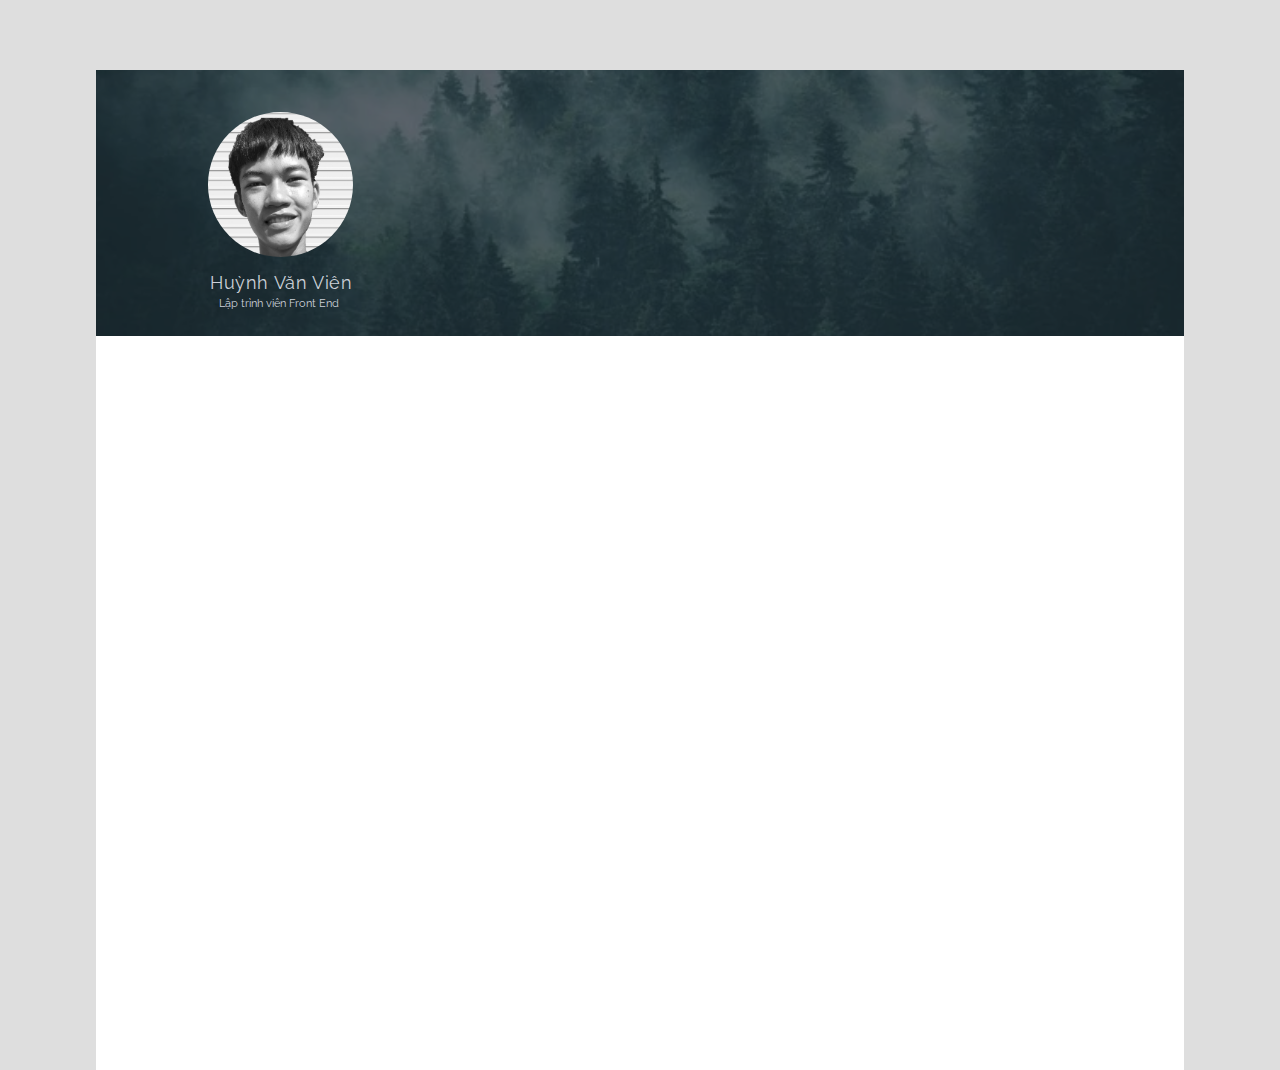
==== index.html @ b65a168a "Được 1 chút header cv :3" ====
<!DOCTYPE html>
<html lang="en">

<head>
    <meta charset="UTF-8">
    <meta http-equiv="X-UA-Compatible" content="IE=edge">
    <meta name="viewport" content="width=device-width, initial-scale=1.0">
    <title>CV Myself</title>
    
    <!-- Main css -->
    <link rel="stylesheet" href="scss/style.css">
    <!-- Font awesome -->
    <link rel="stylesheet" href="fonts/font-awesome-4.7.0/css/font-awesome.min.css">
    <!-- Font chữ releway -->
    <link rel="stylesheet" href="fonts/releway/stylesheet.css">

</head>

<body>

    <!-- Main -->
    <div class="main">

        <!-- Header -->
        <div class="header">

            <!-- Hình nền của header-->
            <img class="header-background" src="img/backgroundHeader.webp" alt="Hình nền Header">
            <div class="header-background-nen"></div>
            <!-- Kết thúc hình nền của header-->

            <!-- Div avatar và  tên -->
            <div class="header-first">

                <!-- avatar của header-->
                <div class="header-first-avatar">
                    <img src="img/avatar.jpg" alt="Hình đại diện">
                </div>
                <!-- Kết thúc avatar của header-->

                <!-- Thông tin dưới avatar của header -->
                <div class="header-first-information-under-avatar">
                    <h4>Huỳnh Văn Viên</h4>
                    <p>Lập trình viên Front End</p>
                </div>
                <!-- Kết thúc thông tin dưới avatar của header -->

            </div>
            <!-- Kết thúc Div avatar và  tên -->

        </div>
        <!-- Kết thúc header-->

    </div>
    <!-- Kết thúc main-->

</body>

</html>
---- scss/style.css ----
* {
  margin: 0;
  padding: 0;
  font-family: sans-serif;
}

body {
  background-color: #dedede;
}

.main {
  background-color: white;
  width: 85vw;
  height: 1000px;
  margin-left: auto;
  margin-right: auto;
  margin-top: 70px;
}

.main .header {
  position: relative;
  width: 100%;
  height: 266px;
  overflow: hidden;
  display: flex;
}

.main .header-background {
  position: absolute;
  z-index: 1;
  top: -152%;
  width: 100%;
}

.main .header-background-nen {
  width: 100%;
  height: 100%;
  position: absolute;
  z-index: 2;
  opacity: 0.6;
  background: #14242d;
}

.main .header-first-avatar {
  position: relative;
  z-index: 3;
  width: 145px;
  height: 145px;
  border-radius: 50%;
  overflow: hidden;
  margin-left: 112px;
  margin-top: 42px;
}

.main .header-first-avatar img {
  width: 100%;
}

.main .header-first-information-under-avatar {
  position: relative;
  z-index: 3;
  color: #ccd1d9;
  margin-top: 15px;
}

.main .header-first-information-under-avatar h4 {
  font-family: "Raleway", sans-serif;
  font-weight: 400;
  font-size: 18px;
  letter-spacing: 0.6px;
  left: 114px;
  position: relative;
}

.main .header-first-information-under-avatar p {
  font-family: "Raleway", sans-serif;
  font-weight: 400;
  font-size: 11.3px;
  position: relative;
  left: 123px;
  margin-top: 3px;
}
/*# sourceMappingURL=style.css.map */
---- fonts/releway/stylesheet.css ----
@font-face {
    font-family: 'Raleway';
    src: url('Raleway-ThinItalic.eot');
    src: url('Raleway-ThinItalic.eot?#iefix') format('embedded-opentype'),
        url('Raleway-ThinItalic.woff2') format('woff2'),
        url('Raleway-ThinItalic.woff') format('woff'),
        url('Raleway-ThinItalic.ttf') format('truetype'),
        url('Raleway-ThinItalic.svg#Raleway-ThinItalic') format('svg');
    font-weight: 100;
    font-style: italic;
    font-display: swap;
}

@font-face {
    font-family: 'Raleway';
    src: url('Raleway-Thin.eot');
    src: url('Raleway-Thin.eot?#iefix') format('embedded-opentype'),
        url('Raleway-Thin.woff2') format('woff2'),
        url('Raleway-Thin.woff') format('woff'),
        url('Raleway-Thin.ttf') format('truetype'),
        url('Raleway-Thin.svg#Raleway-Thin') format('svg');
    font-weight: 100;
    font-style: normal;
    font-display: swap;
}

@font-face {
    font-family: 'Raleway';
    src: url('Raleway-Bold.eot');
    src: url('Raleway-Bold.eot?#iefix') format('embedded-opentype'),
        url('Raleway-Bold.woff2') format('woff2'),
        url('Raleway-Bold.woff') format('woff'),
        url('Raleway-Bold.ttf') format('truetype'),
        url('Raleway-Bold.svg#Raleway-Bold') format('svg');
    font-weight: bold;
    font-style: normal;
    font-display: swap;
}

@font-face {
    font-family: 'Raleway';
    src: url('Raleway-Black.eot');
    src: url('Raleway-Black.eot?#iefix') format('embedded-opentype'),
        url('Raleway-Black.woff2') format('woff2'),
        url('Raleway-Black.woff') format('woff'),
        url('Raleway-Black.ttf') format('truetype'),
        url('Raleway-Black.svg#Raleway-Black') format('svg');
    font-weight: 900;
    font-style: normal;
    font-display: swap;
}

@font-face {
    font-family: 'Raleway';
    src: url('Raleway-BlackItalic.eot');
    src: url('Raleway-BlackItalic.eot?#iefix') format('embedded-opentype'),
        url('Raleway-BlackItalic.woff2') format('woff2'),
        url('Raleway-BlackItalic.woff') format('woff'),
        url('Raleway-BlackItalic.ttf') format('truetype'),
        url('Raleway-BlackItalic.svg#Raleway-BlackItalic') format('svg');
    font-weight: 900;
    font-style: italic;
    font-display: swap;
}

@font-face {
    font-family: 'Raleway';
    src: url('Raleway-ExtraLightItalic.eot');
    src: url('Raleway-ExtraLightItalic.eot?#iefix') format('embedded-opentype'),
        url('Raleway-ExtraLightItalic.woff2') format('woff2'),
        url('Raleway-ExtraLightItalic.woff') format('woff'),
        url('Raleway-ExtraLightItalic.ttf') format('truetype'),
        url('Raleway-ExtraLightItalic.svg#Raleway-ExtraLightItalic') format('svg');
    font-weight: 200;
    font-style: italic;
    font-display: swap;
}

@font-face {
    font-family: 'Raleway';
    src: url('Raleway-ExtraLight.eot');
    src: url('Raleway-ExtraLight.eot?#iefix') format('embedded-opentype'),
        url('Raleway-ExtraLight.woff2') format('woff2'),
        url('Raleway-ExtraLight.woff') format('woff'),
        url('Raleway-ExtraLight.ttf') format('truetype'),
        url('Raleway-ExtraLight.svg#Raleway-ExtraLight') format('svg');
    font-weight: 200;
    font-style: normal;
    font-display: swap;
}

@font-face {
    font-family: 'Raleway';
    src: url('Raleway-ExtraBold.eot');
    src: url('Raleway-ExtraBold.eot?#iefix') format('embedded-opentype'),
        url('Raleway-ExtraBold.woff2') format('woff2'),
        url('Raleway-ExtraBold.woff') format('woff'),
        url('Raleway-ExtraBold.ttf') format('truetype'),
        url('Raleway-ExtraBold.svg#Raleway-ExtraBold') format('svg');
    font-weight: 800;
    font-style: normal;
    font-display: swap;
}

@font-face {
    font-family: 'Raleway';
    src: url('Raleway-BoldItalic.eot');
    src: url('Raleway-BoldItalic.eot?#iefix') format('embedded-opentype'),
        url('Raleway-BoldItalic.woff2') format('woff2'),
        url('Raleway-BoldItalic.woff') format('woff'),
        url('Raleway-BoldItalic.ttf') format('truetype'),
        url('Raleway-BoldItalic.svg#Raleway-BoldItalic') format('svg');
    font-weight: bold;
    font-style: italic;
    font-display: swap;
}

@font-face {
    font-family: 'Raleway';
    src: url('Raleway-ExtraBoldItalic.eot');
    src: url('Raleway-ExtraBoldItalic.eot?#iefix') format('embedded-opentype'),
        url('Raleway-ExtraBoldItalic.woff2') format('woff2'),
        url('Raleway-ExtraBoldItalic.woff') format('woff'),
        url('Raleway-ExtraBoldItalic.ttf') format('truetype'),
        url('Raleway-ExtraBoldItalic.svg#Raleway-ExtraBoldItalic') format('svg');
    font-weight: 800;
    font-style: italic;
    font-display: swap;
}

@font-face {
    font-family: 'Raleway';
    src: url('Raleway-Italic.eot');
    src: url('Raleway-Italic.eot?#iefix') format('embedded-opentype'),
        url('Raleway-Italic.woff2') format('woff2'),
        url('Raleway-Italic.woff') format('woff'),
        url('Raleway-Italic.ttf') format('truetype'),
        url('Raleway-Italic.svg#Raleway-Italic') format('svg');
    font-weight: normal;
    font-style: italic;
    font-display: swap;
}

@font-face {
    font-family: 'Raleway';
    src: url('Raleway-LightItalic.eot');
    src: url('Raleway-LightItalic.eot?#iefix') format('embedded-opentype'),
        url('Raleway-LightItalic.woff2') format('woff2'),
        url('Raleway-LightItalic.woff') format('woff'),
        url('Raleway-LightItalic.ttf') format('truetype'),
        url('Raleway-LightItalic.svg#Raleway-LightItalic') format('svg');
    font-weight: 300;
    font-style: italic;
    font-display: swap;
}

@font-face {
    font-family: 'Raleway';
    src: url('Raleway-Medium.eot');
    src: url('Raleway-Medium.eot?#iefix') format('embedded-opentype'),
        url('Raleway-Medium.woff2') format('woff2'),
        url('Raleway-Medium.woff') format('woff'),
        url('Raleway-Medium.ttf') format('truetype'),
        url('Raleway-Medium.svg#Raleway-Medium') format('svg');
    font-weight: 500;
    font-style: normal;
    font-display: swap;
}

@font-face {
    font-family: 'Raleway';
    src: url('Raleway-SemiBold.eot');
    src: url('Raleway-SemiBold.eot?#iefix') format('embedded-opentype'),
        url('Raleway-SemiBold.woff2') format('woff2'),
        url('Raleway-SemiBold.woff') format('woff'),
        url('Raleway-SemiBold.ttf') format('truetype'),
        url('Raleway-SemiBold.svg#Raleway-SemiBold') format('svg');
    font-weight: 600;
    font-style: normal;
    font-display: swap;
}

@font-face {
    font-family: 'Raleway';
    src: url('Raleway-Light.eot');
    src: url('Raleway-Light.eot?#iefix') format('embedded-opentype'),
        url('Raleway-Light.woff2') format('woff2'),
        url('Raleway-Light.woff') format('woff'),
        url('Raleway-Light.ttf') format('truetype'),
        url('Raleway-Light.svg#Raleway-Light') format('svg');
    font-weight: 300;
    font-style: normal;
    font-display: swap;
}

@font-face {
    font-family: 'Raleway';
    src: url('Raleway-Regular.eot');
    src: url('Raleway-Regular.eot?#iefix') format('embedded-opentype'),
        url('Raleway-Regular.woff2') format('woff2'),
        url('Raleway-Regular.woff') format('woff'),
        url('Raleway-Regular.ttf') format('truetype'),
        url('Raleway-Regular.svg#Raleway-Regular') format('svg');
    font-weight: normal;
    font-style: normal;
    font-display: swap;
}

@font-face {
    font-family: 'Raleway';
    src: url('Raleway-MediumItalic.eot');
    src: url('Raleway-MediumItalic.eot?#iefix') format('embedded-opentype'),
        url('Raleway-MediumItalic.woff2') format('woff2'),
        url('Raleway-MediumItalic.woff') format('woff'),
        url('Raleway-MediumItalic.ttf') format('truetype'),
        url('Raleway-MediumItalic.svg#Raleway-MediumItalic') format('svg');
    font-weight: 500;
    font-style: italic;
    font-display: swap;
}

@font-face {
    font-family: 'Raleway';
    src: url('Raleway-ThinItalic_1.eot');
    src: url('Raleway-ThinItalic_1.eot?#iefix') format('embedded-opentype'),
        url('Raleway-ThinItalic_1.woff2') format('woff2'),
        url('Raleway-ThinItalic_1.woff') format('woff'),
        url('Raleway-ThinItalic_1.ttf') format('truetype'),
        url('Raleway-ThinItalic_1.svg#Raleway-ThinItalic') format('svg');
    font-weight: 100;
    font-style: italic;
    font-display: swap;
}

@font-face {
    font-family: 'Raleway';
    src: url('Raleway-Thin_1.eot');
    src: url('Raleway-Thin_1.eot?#iefix') format('embedded-opentype'),
        url('Raleway-Thin_1.woff2') format('woff2'),
        url('Raleway-Thin_1.woff') format('woff'),
        url('Raleway-Thin_1.ttf') format('truetype'),
        url('Raleway-Thin_1.svg#Raleway-Thin') format('svg');
    font-weight: 100;
    font-style: normal;
    font-display: swap;
}

@font-face {
    font-family: 'Raleway';
    src: url('Raleway-SemiBoldItalic.eot');
    src: url('Raleway-SemiBoldItalic.eot?#iefix') format('embedded-opentype'),
        url('Raleway-SemiBoldItalic.woff2') format('woff2'),
        url('Raleway-SemiBoldItalic.woff') format('woff'),
        url('Raleway-SemiBoldItalic.ttf') format('truetype'),
        url('Raleway-SemiBoldItalic.svg#Raleway-SemiBoldItalic') format('svg');
    font-weight: 600;
    font-style: italic;
    font-display: swap;
}
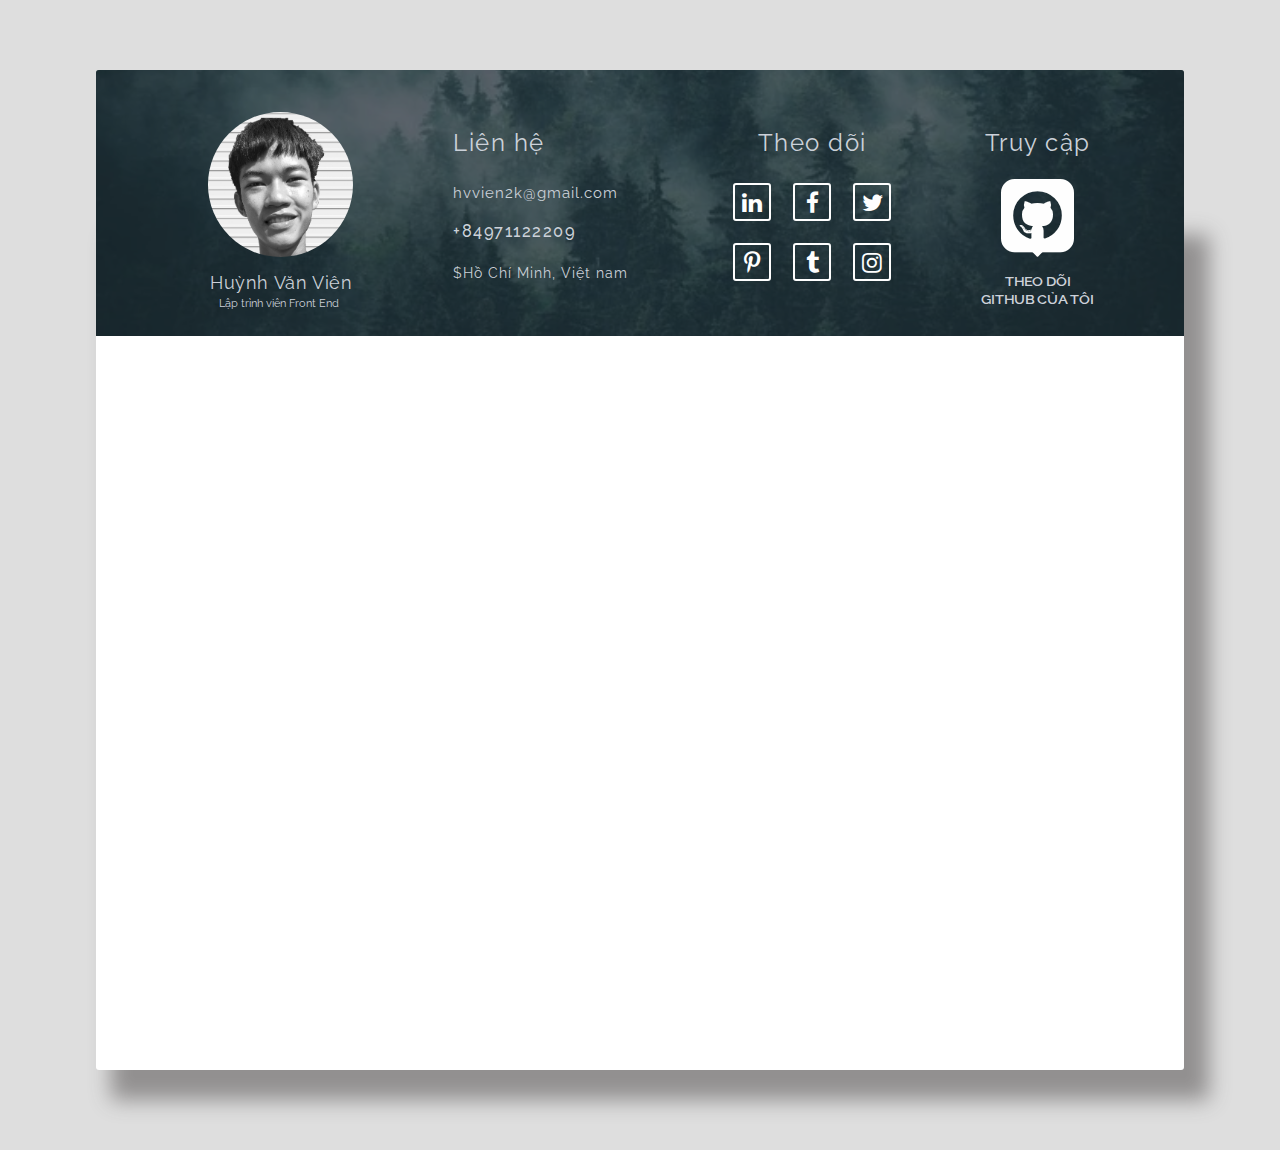
==== commit 7752a576: "Hoàn thành header CV" ====
--- a/index.html
+++ b/index.html
@@ -6,7 +6,7 @@
     <meta http-equiv="X-UA-Compatible" content="IE=edge">
     <meta name="viewport" content="width=device-width, initial-scale=1.0">
     <title>CV Myself</title>
-    
+
     <!-- Main css -->
     <link rel="stylesheet" href="scss/style.css">
     <!-- Font awesome -->
@@ -18,6 +18,11 @@
 
 <body>
 
+    <!-- Box shadow cho main -->
+    <div class="box-shadow-for-main">
+    </div>
+    <!-- Kết thúc box shadow cho main -->
+    
     <!-- Main -->
     <div class="main">
 
@@ -48,6 +53,41 @@
             </div>
             <!-- Kết thúc Div avatar và  tên -->
 
+            <!-- Div liên hệ trong header-->
+            <div class="header-second">
+                <h4>Liên hệ</h4>
+                <p>hvvien2k@gmail.com</p>
+                <p>+84971122209</p>
+                <p>$Hồ Chí Minh, Việt nam</p>
+            </div>
+            <!--Kết thúc Div liên hệ trong header-->
+
+            <!-- Div mạng xã hội trong header-->
+            <div class="header-thrice">
+                <h4>Theo dõi</h4>
+                <div class="header-thrice-icons">
+                    <a href="#" class="fa fa-linkedin"></a>
+                    <a href="#" class="fa fa-facebook-f"></a>
+                    <a href="#" class="fa fa-twitter"></a>
+                </div>
+                <div class="header-thrice-icons">
+                    <a href="#" class="fa fa-pinterest-p"></a>
+                    <a href="#" class="fa fa-tumblr"></a>
+                    <a href="#" class="fa fa-instagram"></a>
+                </div>
+            </div>
+            <!--Kết thúc Div mạng xã hội trong header-->
+
+            <!-- Div kết thúc trong header-->
+            <div class="header-four">
+                <h4>Truy cập</h4>
+                <a href="#" class="fa fa-github-square"></a>
+                <div class="header-four-arrow-down"></div>
+                <p>Theo dõi</p>
+                <p>Github của tôi</p>
+            </div>
+            <!--Kết thúc Div kết thúc trong header-->
+
         </div>
         <!-- Kết thúc header-->
 
--- a/scss/style.css
+++ b/scss/style.css
@@ -1,20 +1,34 @@
 * {
   margin: 0;
   padding: 0;
-  font-family: sans-serif;
 }
 
 body {
   background-color: #dedede;
 }
 
+.box-shadow-for-main {
+  position: absolute;
+  z-index: 1;
+  height: 855px;
+  margin-top: 70px;
+  margin-left: -42.5vw;
+  width: 85vw;
+  box-shadow: 20px 100px 20px 5px #929090;
+  left: 50%;
+}
+
 .main {
+  position: relative;
+  z-index: 2;
+  height: 1000px;
+  margin-top: 70px;
+  margin-left: auto;
+  width: 85vw;
   background-color: white;
-  width: 85vw;
-  height: 1000px;
-  margin-left: auto;
+  border-radius: 3px;
   margin-right: auto;
-  margin-top: 70px;
+  margin-bottom: 80px;
 }
 
 .main .header {
@@ -23,6 +37,8 @@
   height: 266px;
   overflow: hidden;
   display: flex;
+  border-top-left-radius: 3px;
+  border-top-right-radius: 3px;
 }
 
 .main .header-background {
@@ -33,17 +49,20 @@
 }
 
 .main .header-background-nen {
-  width: 100%;
-  height: 100%;
   position: absolute;
   z-index: 2;
+  width: 100%;
+  height: 100%;
   opacity: 0.6;
   background: #14242d;
 }
 
+.main .header-first {
+  position: relative;
+  z-index: 3;
+}
+
 .main .header-first-avatar {
-  position: relative;
-  z-index: 3;
   width: 145px;
   height: 145px;
   border-radius: 50%;
@@ -57,8 +76,6 @@
 }
 
 .main .header-first-information-under-avatar {
-  position: relative;
-  z-index: 3;
   color: #ccd1d9;
   margin-top: 15px;
 }
@@ -80,4 +97,130 @@
   left: 123px;
   margin-top: 3px;
 }
+
+.main .header-second {
+  position: relative;
+  z-index: 3;
+  display: flex;
+  flex-direction: column;
+  color: #ccd1d9;
+  font-family: "Raleway", sans-serif;
+  margin-left: 100px;
+}
+
+.main .header-second h4 {
+  font-weight: 400;
+  font-size: 24px;
+  letter-spacing: 1.5px;
+  margin-top: 58px;
+}
+
+.main .header-second p {
+  letter-spacing: 1px;
+  font-size: 15px;
+  margin-top: 22px;
+}
+
+.main .header-second p:nth-child(2) {
+  margin-top: 27px;
+}
+
+.main .header-second p:nth-child(3) {
+  letter-spacing: 1.5px;
+  font-weight: 500;
+  font-size: 16px;
+  transform: scaleY(1.1) translateY(-2px);
+}
+
+.main .header-second p:nth-child(4) {
+  font-size: 14px;
+}
+
+.main .header-thrice {
+  position: relative;
+  z-index: 3;
+  display: flex;
+  flex-direction: column;
+  color: #ccd1d9;
+  margin-left: 105px;
+  font-family: "Raleway", sans-serif;
+}
+
+.main .header-thrice h4 {
+  font-weight: 400;
+  font-size: 24px;
+  text-align: center;
+  letter-spacing: 1.5px;
+  margin-top: 58px;
+  margin-bottom: 4px;
+}
+
+.main .header-thrice-icons {
+  display: flex;
+  flex-direction: row;
+  margin-top: 22px;
+  width: 158px;
+  justify-content: space-between;
+}
+
+.main .header-thrice-icons a {
+  color: #fefefe;
+  text-decoration: none;
+  border: 2px solid #fefefe;
+  width: 34px;
+  height: 34px;
+  border-radius: 3px;
+  display: flex;
+  justify-content: center;
+  align-items: center;
+  font-size: 23px;
+}
+
+.main .header-four {
+  position: relative;
+  z-index: 3;
+  display: flex;
+  flex-direction: column;
+  align-items: center;
+  margin-left: auto;
+  margin-right: auto;
+  color: #ccd1d9;
+  font-family: "Raleway", sans-serif;
+}
+
+.main .header-four h4 {
+  font-weight: 400;
+  font-size: 24px;
+  text-align: center;
+  letter-spacing: 1.5px;
+  margin-top: 58px;
+  margin-bottom: 4px;
+}
+
+.main .header-four a {
+  color: #fefefe;
+  font-size: 85px;
+  margin-top: 12px;
+}
+
+.main .header-four-arrow-down {
+  width: 15px;
+  border-radius: 1px;
+  height: 15px;
+  background-color: #fefefe;
+  transform: rotate(45deg);
+  margin-top: -19px;
+}
+
+.main .header-four p {
+  text-transform: uppercase;
+  font-weight: 600;
+  font-size: 14px;
+  transform: scaleY(0.9);
+  margin-top: 2px;
+}
+
+.main .header-four p:nth-child(4) {
+  margin-top: 20px;
+}
 /*# sourceMappingURL=style.css.map */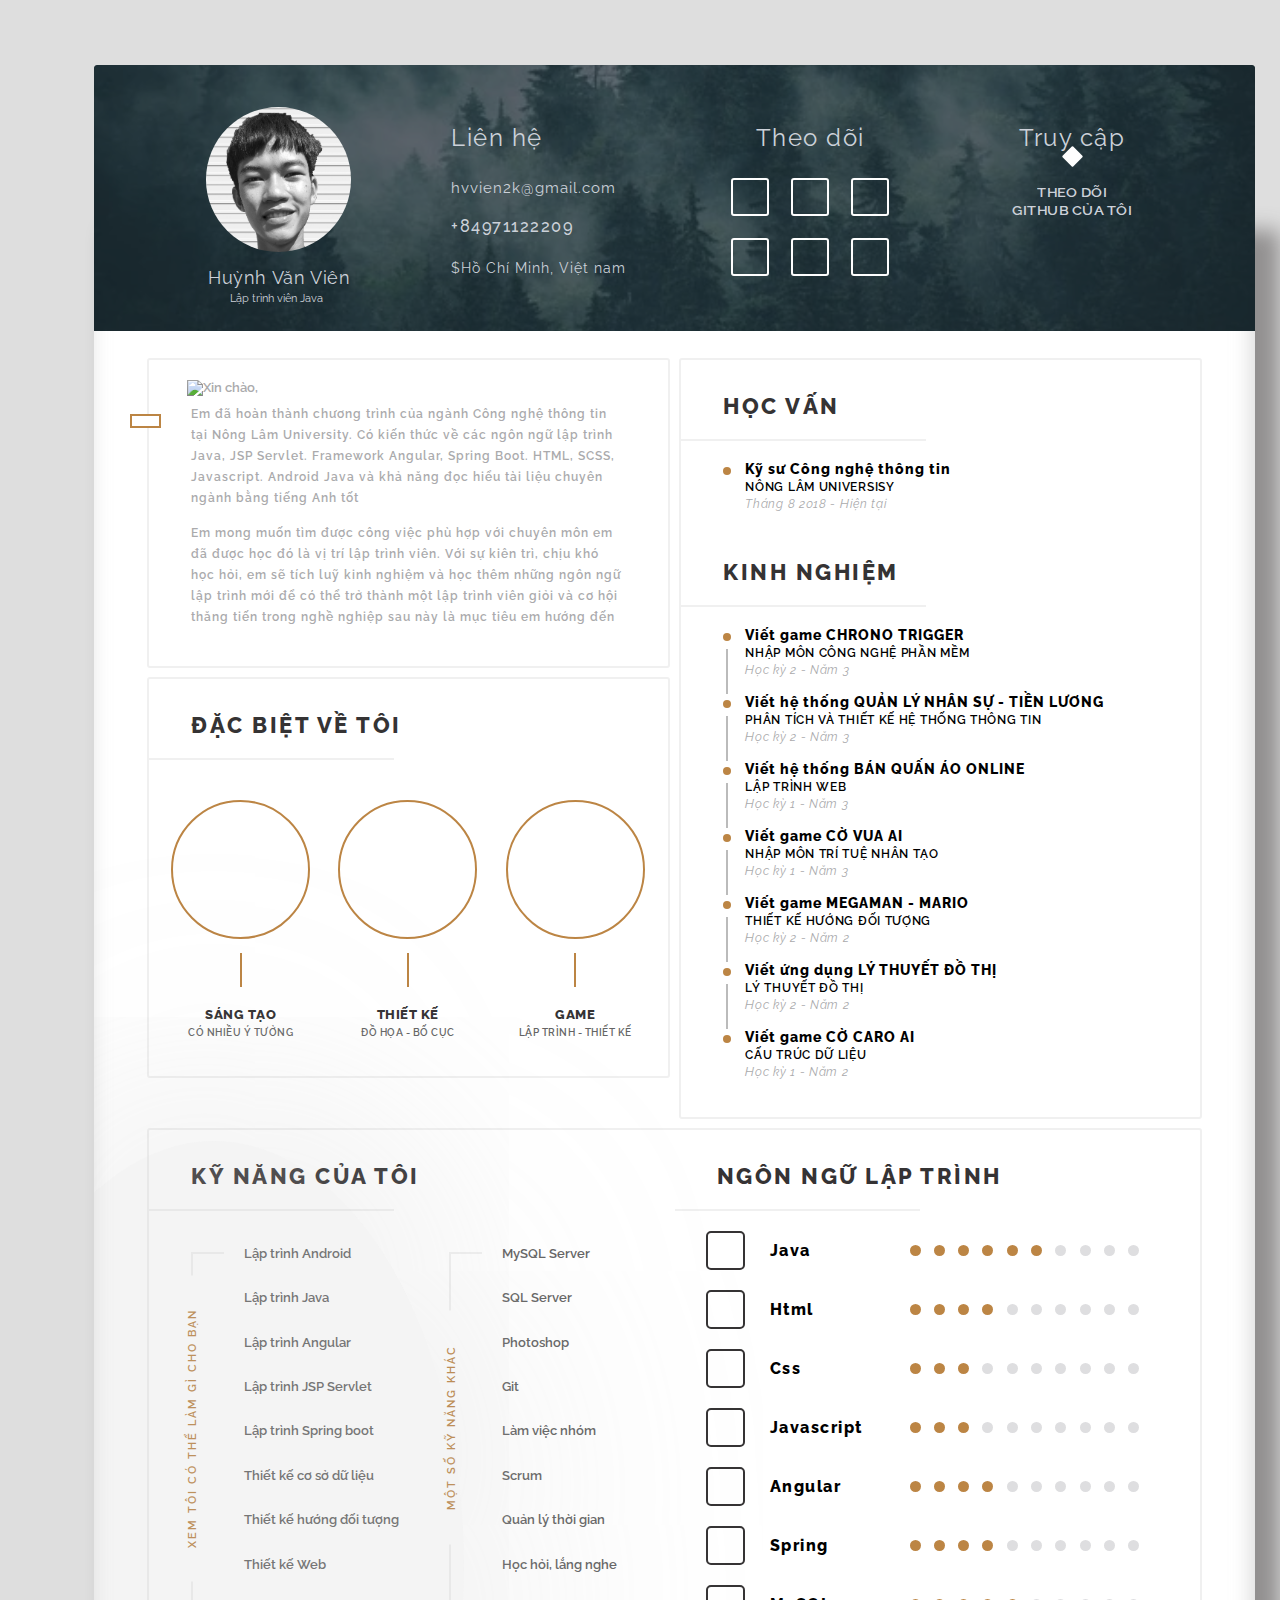
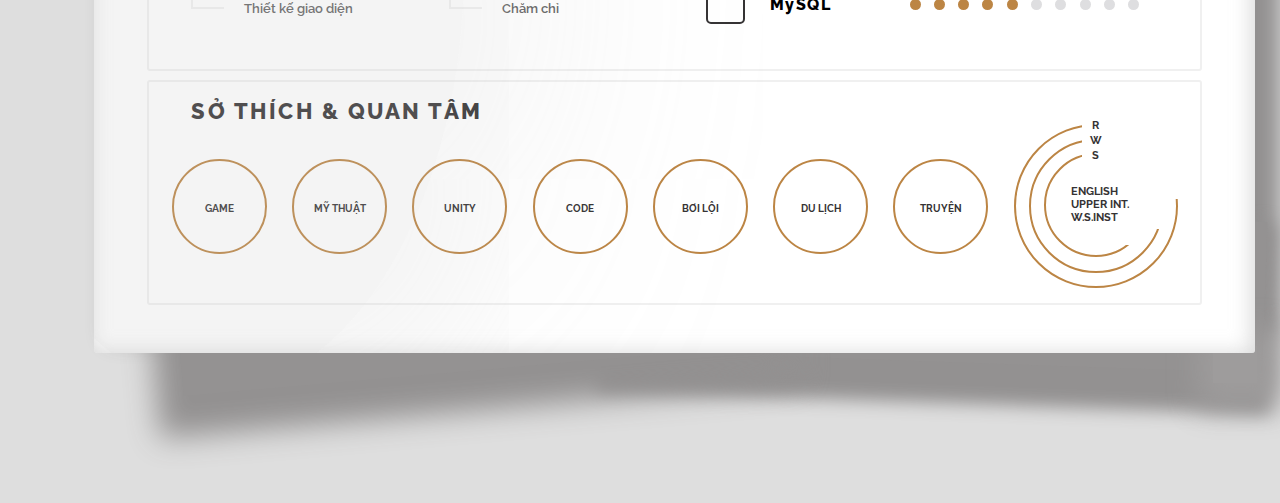
==== commit 1548af23: "update index" ====
--- a/index.html
+++ b/index.html
@@ -10,9 +10,11 @@
     <!-- Main css -->
     <link rel="stylesheet" href="scss/style.css">
     <!-- Font awesome -->
-    <link rel="stylesheet" href="fonts/font-awesome-4.7.0/css/font-awesome.min.css">
+    <link rel="stylesheet" href="fonts/fontawesome-free-5.15.3-web/css/all.css">
     <!-- Font chữ releway -->
     <link rel="stylesheet" href="fonts/releway/stylesheet.css">
+    <!-- Font icon -->
+    <link rel="stylesheet" href="fonts/font-mfizz-2.4.1/font-mfizz.css">
 
 </head>
 
@@ -21,10 +23,17 @@
     <!-- Box shadow cho main -->
     <div class="box-shadow-for-main">
     </div>
+    <div class="box-shadow-left"></div>
+    <div class="box-shadow-right"></div>
+    <div class="box-shadow-center"></div>
     <!-- Kết thúc box shadow cho main -->
-    
+
     <!-- Main -->
     <div class="main">
+
+        <!-- box shadow -->
+        <div class="main-box-shadow"></div>
+        <!-- Kết thúc box shadow -->
 
         <!-- Header -->
         <div class="header">
@@ -46,7 +55,7 @@
                 <!-- Thông tin dưới avatar của header -->
                 <div class="header-first-information-under-avatar">
                     <h4>Huỳnh Văn Viên</h4>
-                    <p>Lập trình viên Front End</p>
+                    <p>Lập trình viên Java</p>
                 </div>
                 <!-- Kết thúc thông tin dưới avatar của header -->
 
@@ -66,14 +75,14 @@
             <div class="header-thrice">
                 <h4>Theo dõi</h4>
                 <div class="header-thrice-icons">
-                    <a href="#" class="fa fa-linkedin"></a>
-                    <a href="#" class="fa fa-facebook-f"></a>
-                    <a href="#" class="fa fa-twitter"></a>
+                    <a href="#" class="fab fa-linkedin-in"></a>
+                    <a href="#" class="fab fa-facebook-f"></a>
+                    <a href="#" class="fab fa-twitter"></a>
                 </div>
                 <div class="header-thrice-icons">
-                    <a href="#" class="fa fa-pinterest-p"></a>
-                    <a href="#" class="fa fa-tumblr"></a>
-                    <a href="#" class="fa fa-instagram"></a>
+                    <a href="#" class="fab fa-pinterest-p"></a>
+                    <a href="#" class="fab fa-tumblr"></a>
+                    <a href="#" class="fab fa-instagram"></a>
                 </div>
             </div>
             <!--Kết thúc Div mạng xã hội trong header-->
@@ -81,7 +90,7 @@
             <!-- Div kết thúc trong header-->
             <div class="header-four">
                 <h4>Truy cập</h4>
-                <a href="#" class="fa fa-github-square"></a>
+                <a href="#" class="fab fa-github-square" style="text-decoration: none;"></a>
                 <div class="header-four-arrow-down"></div>
                 <p>Theo dõi</p>
                 <p>Github của tôi</p>
@@ -91,6 +100,653 @@
         </div>
         <!-- Kết thúc header-->
 
+        <!-- Content -->
+        <div class="content">
+
+            <!-- Div left của content-->
+            <div class="content-left">
+
+                <!-- Div intro của div left -->
+                <div class="content-left-intro">
+                    <img src="img/xinchao.jpg" alt="Xin chào,">
+                    <div class="content-left-intro-icon"></div>
+                    <p>Em đã hoàn thành chương trình của ngành Công nghệ thông tin tại Nông Lâm University. Có kiến thức
+                        về
+                        các ngôn ngữ lập trình Java, JSP Servlet. Framework Angular, Spring Boot. HTML, SCSS,
+                        Javascript. Android Java
+                        và
+                        khả năng đọc hiểu tài liệu chuyên ngành bằng tiếng Anh tốt</p>
+                    <p>Em mong muốn tìm được công việc phù hợp với chuyên môn em đã được học đó là vị trí lập trình
+                        viên.
+                        Với sự kiên trì, chịu khó học hỏi, em sẽ tích luỹ kinh nghiệm và học thêm những ngôn ngữ lập
+                        trình
+                        mới để có thể trở thành một lập trình viên giỏi và cơ hội thăng tiến trong nghề nghiệp sau này
+                        là
+                        mục tiêu em hướng đến</p>
+                </div>
+                <!-- Kết thúc div intro của div left-->
+
+                <!-- Div my specialties -->
+                <div class="content-left-specialties">
+
+                    <!-- Title -->
+                    <h4>
+                        ĐẶC BIỆT VỀ TÔI
+                    </h4>
+                    <!-- Kết thúc title -->
+
+                    <!-- Đường kẻ -->
+                    <div class="content-right-list-item-line"></div>
+                    <!-- Kết thúc đường kẻ -->
+
+                    <!-- Div kỹ năng -->
+                    <div class="content-left-specialties-list">
+
+                        <!-- 1 item nhỏ -->
+                        <div class="content-left-specialties-list-item">
+                            <div class="content-left-specialties-list-item-icon">
+                                <i class="far fa-lightbulb"></i>
+                            </div>
+                            <div class="content-left-specialties-list-item-line">
+                            </div>
+                            <h4>Sáng tạo</h4>
+                            <p>CÓ NHIỀU Ý TƯỞNG</p>
+                        </div>
+                        <!-- Kết thúc 1 item nhỏ-->
+
+                        <!-- 1 item nhỏ -->
+                        <div class="content-left-specialties-list-item">
+                            <div class="content-left-specialties-list-item-icon">
+                                <i class="fab fa-phoenix-framework"></i>
+                            </div>
+                            <div class="content-left-specialties-list-item-line">
+                            </div>
+                            <h4>Thiết kế</h4>
+                            <p>ĐỒ HỌA - BỐ CỤC</p>
+                        </div>
+                        <!-- Kết thúc 1 item nhỏ-->
+
+                        <!-- 1 item nhỏ -->
+                        <div class="content-left-specialties-list-item">
+                            <div class="content-left-specialties-list-item-icon">
+                                <i class="fab fa-d-and-d"></i>
+                            </div>
+                            <div class="content-left-specialties-list-item-line">
+                            </div>
+                            <h4>GAME</h4>
+                            <p>LẬP TRÌNH - THIẾT KẾ</p>
+                        </div>
+                        <!-- Kết thúc 1 item nhỏ-->
+
+                    </div>
+                    <!-- Kết thúc div kỹ năng -->
+
+
+                </div>
+                <!-- Kết thúc my specialties-->
+
+            </div>
+            <!-- Kết thúc div left của content-->
+
+            <!-- Div right của content-->
+            <div class="content-right">
+
+                <!-- Education -->
+                <div class="content-right-list-item">
+
+                    <!-- Title -->
+                    <h4>
+                        HỌC VẤN
+                    </h4>
+                    <!-- Kết thúc title -->
+
+                    <!-- Đường kẻ -->
+                    <div class="content-right-list-item-line"></div>
+                    <!-- Kết thúc đường kẻ -->
+
+                    <!-- 1 item nhỏ trong list item -->
+                    <div class="content-right-list-item-item">
+
+                        <!-- icon phía trước -->
+                        <div class="content-right-list-item-item-list-icon">
+                            <div class="content-right-list-item-item-list-icon-icon-oval"></div>
+                        </div>
+                        <!-- Kết thúc icon phía trước -->
+
+                        <!-- Nội dung -->
+                        <div class="content-right-list-item-item-content">
+                            <p class="content-right-list-item-item-content-h4">Kỹ sư Công nghệ thông tin
+                            </p>
+                            <p class="content-right-list-item-item-content-description-1">NÔNG LÂM UNIVERSISY
+                            </p>
+                            <p class="content-right-list-item-item-content-description-2">Tháng 8 2018 - Hiện tại</p>
+                        </div>
+                        <!-- Kết thúc nội dung -->
+
+                    </div>
+                    <!-- Kết thúc 1 item nhỏ trong list item -->
+
+                </div>
+                <!-- Kết thúc education -->
+
+                <!-- div khoảng trống-->
+                <div class="content-right-space"></div>
+                <!-- Kết thúc div khoảng trống-->
+
+                <!-- Kinh nghiệm -->
+                <div class="content-right-list-item">
+
+                    <!-- Title -->
+                    <h4>
+                        KINH NGHIỆM
+                    </h4>
+                    <!-- Kết thúc title -->
+
+                    <!-- Đường kẻ -->
+                    <div class="content-right-list-item-line"></div>
+                    <!-- Kết thúc đường kẻ -->
+
+                    <!-- 1 item nhỏ trong list item -->
+                    <div class="content-right-list-item-item">
+
+                        <!-- icon phía trước -->
+                        <div class="content-right-list-item-item-list-icon">
+                            <div class="content-right-list-item-item-list-icon-icon-oval"></div>
+                            <div class="content-right-list-item-item-list-icon-icon-rectangle"></div>
+                        </div>
+                        <!-- Kết thúc icon phía trước -->
+
+                        <!-- Nội dung -->
+                        <div class="content-right-list-item-item-content">
+                            <p class="content-right-list-item-item-content-h4">Viết game CHRONO TRIGGER
+                            </p>
+                            <p class="content-right-list-item-item-content-description-1">NHẬP MÔN CÔNG NGHỆ PHẦN MỀM
+                            </p>
+                            <p class="content-right-list-item-item-content-description-2">Học kỳ 2 - Năm 3</p>
+                        </div>
+                        <!-- Kết thúc nội dung -->
+
+                    </div>
+                    <!-- Kết thúc 1 item nhỏ trong list item -->
+
+                    <!-- 1 item nhỏ trong list item -->
+                    <div class="content-right-list-item-item">
+
+                        <!-- icon phía trước -->
+                        <div class="content-right-list-item-item-list-icon">
+                            <div class="content-right-list-item-item-list-icon-icon-oval"></div>
+                            <div class="content-right-list-item-item-list-icon-icon-rectangle"></div>
+                        </div>
+                        <!-- Kết thúc icon phía trước -->
+
+                        <!-- Nội dung -->
+                        <div class="content-right-list-item-item-content">
+                            <p class="content-right-list-item-item-content-h4">Viết hệ thống QUẢN LÝ NHÂN SỰ - TIỀN
+                                LƯƠNG
+                            </p>
+                            <p class="content-right-list-item-item-content-description-1">PHÂN TÍCH VÀ THIẾT KẾ HỆ THỐNG
+                                THÔNG TIN
+                            </p>
+                            <p class="content-right-list-item-item-content-description-2">Học kỳ 2 - Năm 3</p>
+                        </div>
+                        <!-- Kết thúc nội dung -->
+
+                    </div>
+                    <!-- Kết thúc 1 item nhỏ trong list item -->
+
+                    <!-- 1 item nhỏ trong list item -->
+                    <div class="content-right-list-item-item">
+
+                        <!-- icon phía trước -->
+                        <div class="content-right-list-item-item-list-icon">
+                            <div class="content-right-list-item-item-list-icon-icon-oval"></div>
+                            <div class="content-right-list-item-item-list-icon-icon-rectangle"></div>
+                        </div>
+                        <!-- Kết thúc icon phía trước -->
+
+                        <!-- Nội dung -->
+                        <div class="content-right-list-item-item-content">
+                            <p class="content-right-list-item-item-content-h4">Viết hệ thống BÁN QUẤN ÁO ONLINE
+                            </p>
+                            <p class="content-right-list-item-item-content-description-1">LẬP TRÌNH WEB
+                            </p>
+                            <p class="content-right-list-item-item-content-description-2">Học kỳ 1 - Năm 3</p>
+                        </div>
+                        <!-- Kết thúc nội dung -->
+
+                    </div>
+                    <!-- Kết thúc 1 item nhỏ trong list item -->
+
+                    <!-- 1 item nhỏ trong list item -->
+                    <div class="content-right-list-item-item">
+
+                        <!-- icon phía trước -->
+                        <div class="content-right-list-item-item-list-icon">
+                            <div class="content-right-list-item-item-list-icon-icon-oval"></div>
+                            <div class="content-right-list-item-item-list-icon-icon-rectangle"></div>
+                        </div>
+                        <!-- Kết thúc icon phía trước -->
+
+                        <!-- Nội dung -->
+                        <div class="content-right-list-item-item-content">
+                            <p class="content-right-list-item-item-content-h4">Viết game CỜ VUA AI
+                            </p>
+                            <p class="content-right-list-item-item-content-description-1">NHẬP MÔN TRÍ TUỆ NHÂN TẠO
+                            </p>
+                            <p class="content-right-list-item-item-content-description-2">Học kỳ 1 - Năm 3</p>
+                        </div>
+                        <!-- Kết thúc nội dung -->
+
+                    </div>
+                    <!-- Kết thúc 1 item nhỏ trong list item -->
+
+                    <!-- 1 item nhỏ trong list item -->
+                    <div class="content-right-list-item-item">
+
+                        <!-- icon phía trước -->
+                        <div class="content-right-list-item-item-list-icon">
+                            <div class="content-right-list-item-item-list-icon-icon-oval"></div>
+                            <div class="content-right-list-item-item-list-icon-icon-rectangle"></div>
+                        </div>
+                        <!-- Kết thúc icon phía trước -->
+
+                        <!-- Nội dung -->
+                        <div class="content-right-list-item-item-content">
+                            <p class="content-right-list-item-item-content-h4">Viết game MEGAMAN - MARIO
+                            </p>
+                            <p class="content-right-list-item-item-content-description-1">THIẾT KẾ HƯỚNG ĐỐI TƯỢNG
+                            </p>
+                            <p class="content-right-list-item-item-content-description-2">Học kỳ 2 - Năm 2</p>
+                        </div>
+                        <!-- Kết thúc nội dung -->
+
+                    </div>
+                    <!-- Kết thúc 1 item nhỏ trong list item -->
+
+                    <!-- 1 item nhỏ trong list item -->
+                    <div class="content-right-list-item-item">
+
+                        <!-- icon phía trước -->
+                        <div class="content-right-list-item-item-list-icon">
+                            <div class="content-right-list-item-item-list-icon-icon-oval"></div>
+                            <div class="content-right-list-item-item-list-icon-icon-rectangle"></div>
+                        </div>
+                        <!-- Kết thúc icon phía trước -->
+
+                        <!-- Nội dung -->
+                        <div class="content-right-list-item-item-content">
+                            <p class="content-right-list-item-item-content-h4">Viết ứng dụng LÝ THUYẾT ĐỒ THỊ
+                            </p>
+                            <p class="content-right-list-item-item-content-description-1">LÝ THUYẾT ĐỒ THỊ
+                            </p>
+                            <p class="content-right-list-item-item-content-description-2">Học kỳ 2 - Năm 2</p>
+                        </div>
+                        <!-- Kết thúc nội dung -->
+
+                    </div>
+                    <!-- Kết thúc 1 item nhỏ trong list item -->
+
+                    <!-- 1 item nhỏ trong list item -->
+                    <div class="content-right-list-item-item">
+
+                        <!-- icon phía trước -->
+                        <div class="content-right-list-item-item-list-icon">
+                            <div class="content-right-list-item-item-list-icon-icon-oval"></div>
+                        </div>
+                        <!-- Kết thúc icon phía trước -->
+
+                        <!-- Nội dung -->
+                        <div class="content-right-list-item-item-content">
+                            <p class="content-right-list-item-item-content-h4">Viết game CỜ CARO AI
+                            </p>
+                            <p class="content-right-list-item-item-content-description-1">CẤU TRÚC DỮ LIỆU
+                            </p>
+                            <p class="content-right-list-item-item-content-description-2">Học kỳ 1 - Năm 2</p>
+                        </div>
+                        <!-- Kết thúc nội dung -->
+
+                    </div>
+                    <!-- Kết thúc 1 item nhỏ trong list item -->
+
+                </div>
+                <!-- Kết thúc kinh nghiệm -->
+
+            </div>
+            <!-- Kết thúc div right của content -->
+
+        </div>
+        <!-- Kết thúc của content-->
+
+        <!-- skill -->
+        <div class="skill">
+
+            <!-- My skill -->
+            <div class="skill-mySkill">
+                <!-- Title -->
+                <h4>
+                    Kỹ năng của tôi
+                </h4>
+                <!-- Kết thúc title -->
+
+                <!-- Đường kẻ -->
+                <div class="content-right-list-item-line"></div>
+                <!-- Kết thúc đường kẻ -->
+
+                <!-- list item -->
+                <div class="skill-mySkill-list">
+                    <div class="skill-mySkill-list-item">
+                        <div class="skill-mySkill-list-item-left">
+                            <div class="skill-mySkill-list-item-left-boLder"></div>
+                            <p>XEM TÔI CÓ THỂ LÀM GÌ CHO BẠN</p>
+                        </div>
+                        <div class="skill-mySkill-list-item-right">
+                            <p>Lập trình Android</p>
+                            <p>Lập trình Java</p>
+                            <p>Lập trình Angular</p>
+                            <p>Lập trình JSP Servlet</p>
+                            <p>Lập trình Spring boot</p>
+                            <p>Thiết kế cơ sở dữ liệu</p>
+                            <p>Thiết kế hướng đối tượng</p>
+                            <p>Thiết kế Web</p>
+                            <p>Thiết kế giao diện</p>
+                        </div>
+                    </div>
+                    <div class="skill-mySkill-list-item">
+                        <div class="skill-mySkill-list-item-left">
+                            <div class="skill-mySkill-list-item-left-boLder"></div>
+                            <p class="skill2">MỘT SỐ KỸ NĂNG KHÁC</p>
+                        </div>
+                        <div class="skill-mySkill-list-item-right">
+                            <p>MySQL Server</p>
+                            <p>SQL Server</p>
+                            <p>Photoshop</p>
+                            <p>Git</p>
+                            <p>Làm việc nhóm</p>
+                            <p>Scrum</p>
+                            <p>Quản lý thời gian</p>
+                            <p>Học hỏi, lắng nghe</p>
+                            <p>Chăm chỉ</p>
+                        </div>
+                    </div>
+                </div>
+                <!-- Kết thúc list item -->
+
+            </div>
+            <!-- Kết thúc my skill -->
+
+            <!-- Ngôn ngữ lập trình -->
+            <div class="skill-pl">
+                <!-- Title -->
+                <h4>
+                    Ngôn ngữ lập trình
+                </h4>
+                <!-- Kết thúc title -->
+
+                <!-- Đường kẻ -->
+                <div class="content-right-list-item-line"></div>
+                <!-- Kết thúc đường kẻ -->
+
+                <div class="skill-pl-list">
+
+                    <div class="skill-pl-list-item">
+                        <div class="skill-pl-list-item-icon">
+                            <i class="icon-java-bold"></i>
+                        </div>
+                        <p>Java</p>
+                        <div class="skill-pl-list-item-list">
+                            <div class="skill-level enable">
+                            </div>
+                            <div class="skill-level enable">
+                            </div>
+                            <div class="skill-level enable">
+                            </div>
+                            <div class="skill-level enable">
+                            </div>
+                            <div class="skill-level enable">
+                            </div>
+                            <div class="skill-level enable">
+                            </div>
+                            <div class="skill-level">
+                            </div>
+                            <div class="skill-level">
+                            </div>
+                            <div class="skill-level">
+                            </div>
+                            <div class="skill-level">
+                            </div>
+                        </div>
+                    </div>
+
+                    <div class="skill-pl-list-item">
+                        <div class="skill-pl-list-item-icon">
+                            <i style="margin-left: 4px;" class="icon-html5-alt"></i>
+                        </div>
+                        <p>Html</p>
+                        <div class="skill-pl-list-item-list">
+                            <div class="skill-level enable">
+                            </div>
+                            <div class="skill-level enable">
+                            </div>
+                            <div class="skill-level enable">
+                            </div>
+                            <div class="skill-level enable">
+                            </div>
+                            <div class="skill-level ">
+                            </div>
+                            <div class="skill-level ">
+                            </div>
+                            <div class="skill-level">
+                            </div>
+                            <div class="skill-level">
+                            </div>
+                            <div class="skill-level">
+                            </div>
+                            <div class="skill-level">
+                            </div>
+                        </div>
+                    </div>
+
+                    <div class="skill-pl-list-item">
+                        <div class="skill-pl-list-item-icon">
+                            <i style="margin-left: 6px; margin-top: 7px;" class="icon-css"></i>
+                        </div>
+                        <p>Css</p>
+                        <div class="skill-pl-list-item-list">
+                            <div class="skill-level enable">
+                            </div>
+                            <div class="skill-level enable">
+                            </div>
+                            <div class="skill-level enable">
+                            </div>
+                            <div class="skill-level ">
+                            </div>
+                            <div class="skill-level ">
+                            </div>
+                            <div class="skill-level ">
+                            </div>
+                            <div class="skill-level">
+                            </div>
+                            <div class="skill-level">
+                            </div>
+                            <div class="skill-level">
+                            </div>
+                            <div class="skill-level">
+                            </div>
+                        </div>
+                    </div>
+
+                    <div class="skill-pl-list-item">
+                        <div class="skill-pl-list-item-icon">
+                            <i style="margin-left: 6px;" class="icon-javascript-alt"></i>
+                        </div>
+                        <p>Javascript</p>
+                        <div class="skill-pl-list-item-list">
+                            <div class="skill-level enable">
+                            </div>
+                            <div class="skill-level enable">
+                            </div>
+                            <div class="skill-level enable">
+                            </div>
+                            <div class="skill-level ">
+                            </div>
+                            <div class="skill-level ">
+                            </div>
+                            <div class="skill-level ">
+                            </div>
+                            <div class="skill-level">
+                            </div>
+                            <div class="skill-level">
+                            </div>
+                            <div class="skill-level">
+                            </div>
+                            <div class="skill-level">
+                            </div>
+                        </div>
+                    </div>
+
+                    <div class="skill-pl-list-item">
+                        <div class="skill-pl-list-item-icon">
+                            <i style="margin-left: 1px; margin-top: 2px;" class="icon-angular"></i>
+                        </div>
+                        <p>Angular</p>
+                        <div class="skill-pl-list-item-list">
+                            <div class="skill-level enable">
+                            </div>
+                            <div class="skill-level enable">
+                            </div>
+                            <div class="skill-level enable">
+                            </div>
+                            <div class="skill-level enable">
+                            </div>
+                            <div class="skill-level ">
+                            </div>
+                            <div class="skill-level">
+                            </div>
+                            <div class="skill-level">
+                            </div>
+                            <div class="skill-level">
+                            </div>
+                            <div class="skill-level">
+                            </div>
+                            <div class="skill-level">
+                            </div>
+                        </div>
+                    </div>
+
+                    <div class="skill-pl-list-item">
+                        <div class="skill-pl-list-item-icon">
+                            <i style="margin-left: 0px;" class="icon-spring"></i>
+                        </div>
+                        <p>Spring</p>
+                        <div class="skill-pl-list-item-list">
+                            <div class="skill-level enable">
+                            </div>
+                            <div class="skill-level enable">
+                            </div>
+                            <div class="skill-level enable">
+                            </div>
+                            <div class="skill-level enable">
+                            </div>
+                            <div class="skill-level ">
+                            </div>
+                            <div class="skill-level ">
+                            </div>
+                            <div class="skill-level">
+                            </div>
+                            <div class="skill-level">
+                            </div>
+                            <div class="skill-level">
+                            </div>
+                            <div class="skill-level">
+                            </div>
+                        </div>
+                    </div>
+
+                    <div class="skill-pl-list-item">
+                        <div class="skill-pl-list-item-icon">
+                            <i style="margin-left: 2px;" class="icon-mysql-alt"></i>
+                        </div>
+                        <p>MySQL</p>
+                        <div class="skill-pl-list-item-list">
+                            <div class="skill-level enable">
+                            </div>
+                            <div class="skill-level enable">
+                            </div>
+                            <div class="skill-level enable">
+                            </div>
+                            <div class="skill-level enable">
+                            </div>
+                            <div class="skill-level enable">
+                            </div>
+                            <div class="skill-level">
+                            </div>
+                            <div class="skill-level">
+                            </div>
+                            <div class="skill-level">
+                            </div>
+                            <div class="skill-level">
+                            </div>
+                            <div class="skill-level">
+                            </div>
+                        </div>
+                    </div>
+
+                </div>
+
+            </div>
+            <!-- Kết thúc ngôn ngữ lập trình -->
+
+        </div>
+        <!-- Kết thúc skill -->
+
+        <!-- Sở thích -->
+        <div class="hobbies">
+            <h4>SỞ THÍCH & QUAN TÂM</h4>
+            <div class="hobbies-list">
+                <div class="hobbies-list-item">
+                    <i class="fab fa-fantasy-flight-games"></i>
+                    <p>GAME</p>
+                </div>
+                <div class="hobbies-list-item">
+                    <i class="fab fa-phoenix-framework"></i>
+                    <p>MỸ THUẬT</p>
+                </div>
+                <div class="hobbies-list-item">
+                    <i class="fab fa-unity"></i>
+                    <p>UNITY</p>
+                </div>
+                <div class="hobbies-list-item">
+                    <i  class="fas fa-laptop-code"></i>
+                    <p>CODE</p>
+                </div>
+                <div class="hobbies-list-item">
+                    <i class="fas fa-swimmer"></i>
+                    <p>BƠI LỘI</p>
+                </div>
+                <div class="hobbies-list-item">
+                    <i class="fas fa-globe-europe"></i>
+                    <p>DU LỊCH</p>
+                </div>
+                <div class="hobbies-list-item">
+                    <i class="far fa-bookmark"></i>
+                    <p>TRUYỆN</p>
+                </div>
+                <div class="hobbies-list-event">
+                    <p class="r">R</p>
+                    <div class="v2"></div>
+                    <p class="w">W</p>
+                    <div class="v3"></div>
+                    <p class="s">S</p>
+                    <div class="hobbies-list-event-list">
+                        <p>ENGLISH</p>
+                        <p>UPPER INT.</p>
+                        <p>W.S.INST</p>
+                    </div>
+                </div>
+            </div>
+        </div>
+        <!-- Kết thúc sở thích của cv -->
+
     </div>
     <!-- Kết thúc main-->
 
--- a/scss/style.css
+++ b/scss/style.css
@@ -1,40 +1,103 @@
+/**/
+/**/
+/**/
+/**/
+/**/
+/**/
+/**/
+/**/
+/**/
+/**/
+/**/
+/**/
 * {
   margin: 0;
   padding: 0;
 }
 
 body {
+  width: 1349px;
   background-color: #dedede;
 }
 
 .box-shadow-for-main {
   position: absolute;
   z-index: 1;
-  height: 855px;
+  width: 1161px;
   margin-top: 70px;
-  margin-left: -42.5vw;
-  width: 85vw;
+  margin-left: -580.5px;
   box-shadow: 20px 100px 20px 5px #929090;
-  left: 50%;
+  height: 1700px;
+  left: 674px;
+}
+
+.box-shadow-left {
+  position: absolute;
+  z-index: 1;
+  width: 634px;
+  height: 151px;
+  background: #949292;
+  top: 1811px;
+  left: 631px;
+  box-shadow: -11px 21px 17px 20px #939191;
+  transform: rotate(2deg);
+}
+
+.box-shadow-right {
+  position: absolute;
+  z-index: 1;
+  width: 602px;
+  height: 151px;
+  background: #949292;
+  top: 1819px;
+  left: 176px;
+  box-shadow: -7px 20px 30px 20px #939191;
+  transform: rotate(-5deg);
+}
+
+.box-shadow-center {
+  position: absolute;
+  z-index: 1;
+  width: 44px;
+  height: 37px;
+  background: #9e9c9c;
+  top: 1946px;
+  left: 1213px;
+  box-shadow: 5px 4px 30px 20px #9e9c9c;
+  transform: rotate(0deg);
 }
 
 .main {
   position: relative;
   z-index: 2;
-  height: 1000px;
-  margin-top: 70px;
-  margin-left: auto;
-  width: 85vw;
+  width: 1161px;
+  margin-top: 65px;
+  margin-left: 94px;
   background-color: white;
+  box-shadow: inset -4px 0px 20px #bdbdbd91;
   border-radius: 3px;
-  margin-right: auto;
-  margin-bottom: 80px;
+  padding-bottom: 48px;
+  overflow: hidden;
+  margin-right: 94px;
+  margin-bottom: 150px;
+}
+
+.main-box-shadow {
+  width: 500px;
+  height: 849px;
+  position: absolute;
+  z-index: 999;
+  border-radius: 50%;
+  background: #c7c7c730;
+  top: 1076px;
+  left: -130px;
+  box-shadow: 0 0 5071px 52px #c1c1c14a;
 }
 
 .main .header {
-  position: relative;
   width: 100%;
   height: 266px;
+  position: relative;
   overflow: hidden;
   display: flex;
   border-top-left-radius: 3px;
@@ -78,23 +141,22 @@
 .main .header-first-information-under-avatar {
   color: #ccd1d9;
   margin-top: 15px;
+  font-family: "Raleway", sans-serif;
 }
 
 .main .header-first-information-under-avatar h4 {
-  font-family: "Raleway", sans-serif;
   font-weight: 400;
   font-size: 18px;
+  position: relative;
+  left: 114px;
   letter-spacing: 0.6px;
-  left: 114px;
-  position: relative;
 }
 
 .main .header-first-information-under-avatar p {
-  font-family: "Raleway", sans-serif;
   font-weight: 400;
   font-size: 11.3px;
   position: relative;
-  left: 123px;
+  left: 136px;
   margin-top: 3px;
 }
 
@@ -113,6 +175,7 @@
   font-size: 24px;
   letter-spacing: 1.5px;
   margin-top: 58px;
+  margin-bottom: 0px;
 }
 
 .main .header-second p {
@@ -126,9 +189,9 @@
 }
 
 .main .header-second p:nth-child(3) {
-  letter-spacing: 1.5px;
   font-weight: 500;
   font-size: 16px;
+  letter-spacing: 1.5px;
   transform: scaleY(1.1) translateY(-2px);
 }
 
@@ -149,10 +212,10 @@
 .main .header-thrice h4 {
   font-weight: 400;
   font-size: 24px;
-  text-align: center;
   letter-spacing: 1.5px;
   margin-top: 58px;
   margin-bottom: 4px;
+  text-align: center;
 }
 
 .main .header-thrice-icons {
@@ -164,15 +227,15 @@
 }
 
 .main .header-thrice-icons a {
+  width: 34px;
+  height: 34px;
+  justify-content: center;
+  align-items: center;
   color: #fefefe;
   text-decoration: none;
   border: 2px solid #fefefe;
-  width: 34px;
-  height: 34px;
   border-radius: 3px;
   display: flex;
-  justify-content: center;
-  align-items: center;
   font-size: 23px;
 }
 
@@ -182,8 +245,7 @@
   display: flex;
   flex-direction: column;
   align-items: center;
-  margin-left: auto;
-  margin-right: auto;
+  margin: 0 auto;
   color: #ccd1d9;
   font-family: "Raleway", sans-serif;
 }
@@ -191,10 +253,10 @@
 .main .header-four h4 {
   font-weight: 400;
   font-size: 24px;
-  text-align: center;
   letter-spacing: 1.5px;
   margin-top: 58px;
   margin-bottom: 4px;
+  text-align: center;
 }
 
 .main .header-four a {
@@ -205,22 +267,519 @@
 
 .main .header-four-arrow-down {
   width: 15px;
+  height: 15px;
   border-radius: 1px;
-  height: 15px;
   background-color: #fefefe;
   transform: rotate(45deg);
   margin-top: -19px;
 }
 
 .main .header-four p {
-  text-transform: uppercase;
   font-weight: 600;
   font-size: 14px;
+  text-transform: uppercase;
   transform: scaleY(0.9);
   margin-top: 2px;
+  letter-spacing: 0.5px;
 }
 
 .main .header-four p:nth-child(4) {
   margin-top: 20px;
 }
+
+.main .content {
+  display: flex;
+  justify-content: space-between;
+  padding-top: 13px;
+  background-color: white;
+  position: relative;
+  margin-left: 53px;
+  margin-right: 53px;
+  margin-top: 14px;
+}
+
+.main .content-left {
+  font-weight: 600;
+  font-size: 12.7px;
+  width: 41.2%;
+  position: relative;
+}
+
+.main .content-left-intro {
+  border-radius: 3px;
+  border: 2px solid #f0f0f0;
+  font-family: "Raleway", sans-serif;
+  width: 100%;
+  padding-left: 42px;
+  padding-right: 42px;
+  padding-bottom: 38px;
+  color: #aaaaac;
+}
+
+.main .content-left-intro-icon {
+  width: 27px;
+  height: 10px;
+  position: absolute;
+  left: -17px;
+  background: white;
+  top: 56px;
+  border: 2px solid #bc8544;
+}
+
+.main .content-left-intro img {
+  width: 390px;
+  margin-left: -4px;
+  margin-top: 20px;
+}
+
+.main .content-left-intro p {
+  line-height: 21px;
+  letter-spacing: 1px;
+  font-size: 11.5px;
+}
+
+.main .content-left-intro p:nth-child(3) {
+  margin-top: 8px;
+}
+
+.main .content-left-intro p:nth-child(4) {
+  margin-top: 14px;
+}
+
+.main .content-left-specialties {
+  margin-top: 9px;
+  border-radius: 3px;
+  border: 2px solid #f0f0f0;
+  font-family: "Raleway", sans-serif;
+  width: 100%;
+  padding-left: 42px;
+  padding-right: 42px;
+  padding-bottom: 38px;
+}
+
+.main .content-left-specialties h4 {
+  font-weight: 800;
+  font-size: 22px;
+  letter-spacing: 2.5px;
+  text-transform: uppercase;
+  color: #353334;
+  margin-top: 33px;
+}
+
+.main .content-left-specialties-list {
+  display: flex;
+  justify-content: space-between;
+  width: 109%;
+  margin-left: -20px;
+}
+
+.main .content-left-specialties-list-item {
+  display: flex;
+  flex-direction: column;
+  align-items: center;
+}
+
+.main .content-left-specialties-list-item-icon {
+  width: 135px;
+  height: 135px;
+  justify-content: center;
+  align-items: center;
+  margin-top: 20px;
+  border-radius: 50%;
+  border: 2px solid #bc8544;
+  display: flex;
+}
+
+.main .content-left-specialties-list-item-icon i {
+  color: #bc8544;
+  font-size: 75px;
+}
+
+.main .content-left-specialties-list-item-line {
+  width: 2px;
+  height: 34px;
+  margin-top: 14px;
+  background-color: #bc8544;
+}
+
+.main .content-left-specialties-list-item h4 {
+  font-size: 13px;
+  margin-top: 20px;
+  letter-spacing: 0.5px;
+}
+
+.main .content-left-specialties-list-item p {
+  letter-spacing: 0.5px;
+  margin-top: 5px;
+  font-size: 10px;
+  color: #646464;
+}
+
+.main .content-right {
+  width: 41.2%;
+  position: relative;
+  border-radius: 3px;
+  border: 2px solid #f0f0f0;
+  font-family: "Raleway", sans-serif;
+  padding-left: 42px;
+  padding-right: 42px;
+  padding-bottom: 38px;
+}
+
+.main .content-right-space {
+  height: 15px;
+}
+
+.main .content-right-list-item {
+  position: relative;
+}
+
+.main .content-right-list-item h4 {
+  font-weight: 800;
+  font-size: 22px;
+  letter-spacing: 2.5px;
+  text-transform: uppercase;
+  color: #353334;
+  margin-top: 33px;
+}
+
+.main .content-right-list-item-line {
+  width: 245px;
+  height: 2px;
+  position: relative;
+  left: -42px;
+  background-color: #f0f0f0;
+  margin: 20px 0px;
+}
+
+.main .content-right-list-item-item {
+  display: flex;
+}
+
+.main .content-right-list-item-item-list-icon {
+  display: flex;
+  flex-direction: column;
+  align-items: center;
+}
+
+.main .content-right-list-item-item-list-icon-icon-oval {
+  width: 8px;
+  height: 8px;
+  margin-top: 6px;
+  border-radius: 50%;
+  background-color: #bc8544;
+}
+
+.main .content-right-list-item-item-list-icon-icon-rectangle {
+  width: 2px;
+  height: 45px;
+  margin-top: 8px;
+  background-color: #bbbbbb;
+}
+
+.main .content-right-list-item-item-content {
+  margin-left: 14px;
+}
+
+.main .content-right-list-item-item-content-h4 {
+  font-weight: 800;
+  font-size: 14px;
+  letter-spacing: 1px;
+}
+
+.main .content-right-list-item-item-content-description-1 {
+  font-weight: 600;
+  font-size: 11.5px;
+  letter-spacing: 0.7px;
+  margin-top: 3px;
+}
+
+.main .content-right-list-item-item-content-description-2 {
+  letter-spacing: 0.7px;
+  font-size: 12px;
+  font-style: italic;
+  color: #aaaaac;
+  margin-top: 3px;
+}
+
+.main .skill {
+  position: relative;
+  border-radius: 3px;
+  border: 2px solid #f0f0f0;
+  font-family: "Raleway", sans-serif;
+  display: flex;
+  padding-left: 42px;
+  padding-right: 42px;
+  padding-bottom: 38px;
+  margin-left: 53px;
+  margin-right: 53px;
+  margin-top: 9px;
+}
+
+.main .skill-mySkill {
+  position: relative;
+  width: 50%;
+}
+
+.main .skill-mySkill h4 {
+  font-weight: 800;
+  font-size: 22px;
+  letter-spacing: 2.5px;
+  text-transform: uppercase;
+  color: #353334;
+  margin-top: 33px;
+}
+
+.main .skill-mySkill-list {
+  position: relative;
+  display: flex;
+}
+
+.main .skill-mySkill-list-item {
+  position: relative;
+  display: flex;
+}
+
+.main .skill-mySkill-list-item-left {
+  position: relative;
+}
+
+.main .skill-mySkill-list-item-left-boLder {
+  width: 31px;
+  height: 353px;
+  border-top: 2px solid #f0f0f0;
+  border-bottom: 2px solid #f0f0f0;
+  border-left: 2px solid #f0f0f0;
+  margin-top: 21px;
+}
+
+.main .skill-mySkill-list-item-left p {
+  font-weight: 600;
+  font-size: 11px;
+  position: absolute;
+  left: -152px;
+  width: 306px;
+  text-align: center;
+  top: 191px;
+  background: white;
+  letter-spacing: 2px;
+  transform: rotate(270deg);
+  color: #bc8544;
+}
+
+.main .skill-mySkill-list-item-right {
+  display: flex;
+  flex-direction: column;
+  height: 400px;
+  justify-content: space-around;
+  margin-left: 20px;
+}
+
+.main .skill-mySkill-list-item-right p {
+  font-weight: 600;
+  font-size: 13px;
+  color: #646464;
+}
+
+.main .skill-mySkill-list-item:nth-child(2) {
+  margin-left: 50px;
+}
+
+.main .skill-mySkill-list-item:nth-child(2) .skill2 {
+  width: 234px;
+  top: 190px;
+  left: -115px;
+}
+
+.main .skill-pl {
+  width: 45%;
+  margin-left: 42px;
+}
+
+.main .skill-pl h4 {
+  font-weight: 800;
+  font-size: 22px;
+  letter-spacing: 2.5px;
+  text-transform: uppercase;
+  color: #353334;
+  margin-top: 33px;
+}
+
+.main .skill-pl-list {
+  margin-left: -11px;
+}
+
+.main .skill-pl-list-item {
+  display: flex;
+  align-items: center;
+  margin-top: 20px;
+}
+
+.main .skill-pl-list-item-icon {
+  width: 35px;
+  height: 35px;
+  justify-content: center;
+  align-items: center;
+  border-radius: 5px;
+  border: 2px solid #353334;
+  display: flex;
+}
+
+.main .skill-pl-list-item-icon i {
+  margin-left: 10px;
+  margin-top: 3px;
+  font-size: 25px;
+  color: #353334;
+}
+
+.main .skill-pl-list-item p {
+  font-family: "Raleway", sans-serif;
+  margin-left: 25px;
+  font-weight: 800;
+  width: 140px;
+  letter-spacing: 1.5px;
+}
+
+.main .skill-pl-list-item-list {
+  display: flex;
+  justify-content: space-between;
+  width: 230px;
+}
+
+.main .skill-pl-list-item-list .skill-level {
+  width: 11px;
+  height: 11px;
+  border-radius: 50%;
+  background-color: #dedee0;
+}
+
+.main .skill-pl-list-item-list .enable {
+  background-color: #bc8544;
+}
+
+.main .hobbies {
+  position: relative;
+  border: 2px solid #f0f0f0;
+  border-radius: 3px;
+  padding-left: 42px;
+  padding-right: 42px;
+  padding-bottom: 15px;
+  font-family: "Raleway", sans-serif;
+  margin-left: 53px;
+  margin-right: 53px;
+  margin-top: 9px;
+}
+
+.main .hobbies h4 {
+  font-weight: 800;
+  font-size: 22px;
+  letter-spacing: 2.5px;
+  text-transform: uppercase;
+  color: #353334;
+  margin-top: 16px;
+}
+
+.main .hobbies-list {
+  display: flex;
+  align-items: center;
+  justify-content: space-between;
+  width: 104%;
+  margin-left: -19px;
+}
+
+.main .hobbies-list-item {
+  display: flex;
+  flex-direction: column;
+  width: 91px;
+  height: 91px;
+  justify-content: center;
+  align-items: center;
+  border-radius: 50%;
+  border: 2px solid #bc8544;
+}
+
+.main .hobbies-list-item i {
+  font-size: 50px;
+  color: #353334;
+}
+
+.main .hobbies-list-item p {
+  font-weight: 700;
+  font-size: 10px;
+  color: #353334;
+  margin-top: 5px;
+}
+
+.main .hobbies-list-event {
+  width: 160px;
+  height: 160px;
+  font-weight: 700;
+  font-size: 11px;
+  position: relative;
+  border: 2px solid #bc8544;
+  border-radius: 50%;
+  color: #353334;
+}
+
+.main .hobbies-list-event .r {
+  position: absolute;
+  z-index: 1;
+  width: 103px;
+  height: 80px;
+  left: 66px;
+  top: -7px;
+  padding-left: 10px;
+  background: white;
+}
+
+.main .hobbies-list-event .v2 {
+  position: absolute;
+  z-index: 2;
+  width: 130px;
+  height: 130px;
+  left: 13px;
+  top: 13px;
+  border: 2px solid #bc8544;
+  border-radius: 50%;
+}
+
+.main .hobbies-list-event .w {
+  position: absolute;
+  z-index: 2;
+  width: 75px;
+  height: 95px;
+  left: 66px;
+  top: 8px;
+  padding-left: 8px;
+  background: white;
+}
+
+.main .hobbies-list-event .v3 {
+  position: absolute;
+  z-index: 3;
+  width: 100px;
+  height: 100px;
+  left: 28px;
+  top: 27px;
+  border: 2px solid #bc8544;
+  border-radius: 50%;
+}
+
+.main .hobbies-list-event .s {
+  position: absolute;
+  z-index: 3;
+  width: 56px;
+  height: 96px;
+  left: 66px;
+  top: 23px;
+  padding-left: 10px;
+  background: white;
+}
+
+.main .hobbies-list-event-list {
+  position: absolute;
+  z-index: 4;
+  top: 59px;
+  left: 55px;
+}
 /*# sourceMappingURL=style.css.map */